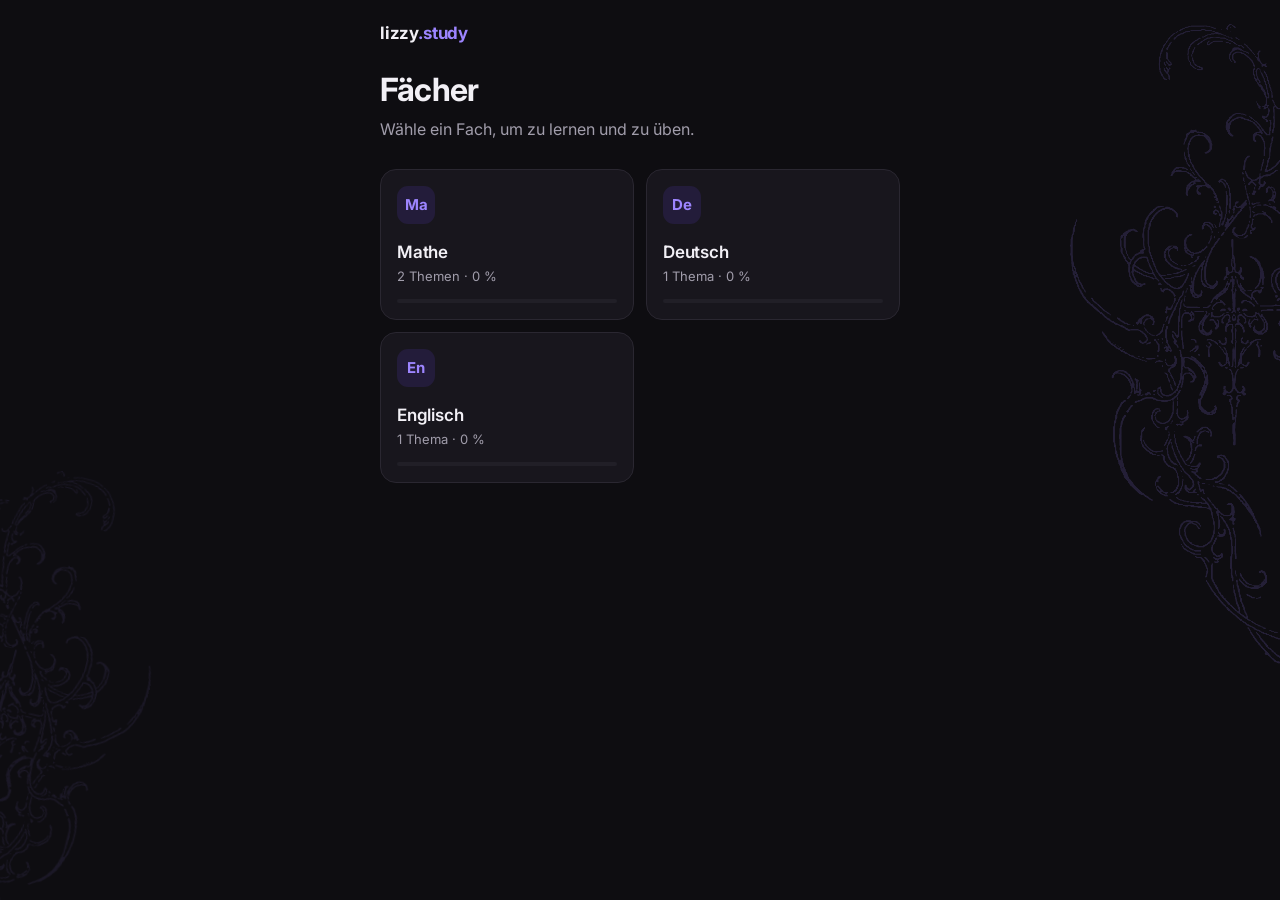
==== index.html @ 35dff602 "lizzy.study: Lern-App mit Fächern, Theorie und interaktiven Aufgaben Co-Authored-By: Claude Opus 5.5" ====
<!doctype html>
<html lang="de">
<head>
  <meta charset="utf-8">
  <meta name="viewport" content="width=device-width, initial-scale=1, viewport-fit=cover">
  <title>lizzy.study</title>
  <meta name="apple-mobile-web-app-capable" content="yes">
  <meta name="mobile-web-app-capable" content="yes">
  <meta name="apple-mobile-web-app-status-bar-style" content="black">
  <meta name="apple-mobile-web-app-title" content="lizzy.study">
  <meta name="theme-color" content="#0e0d11">
  <link rel="manifest" href="manifest.webmanifest">
  <link rel="apple-touch-icon" href="icons/apple-touch-icon.png">
  <link rel="icon" type="image/png" href="icons/icon-192.png">
  <link rel="preconnect" href="https://fonts.googleapis.com">
  <link rel="preconnect" href="https://fonts.gstatic.com" crossorigin>
  <link rel="stylesheet" href="https://fonts.googleapis.com/css2?family=Inter:wght@400;500;600;700&display=swap">
  <link rel="stylesheet" href="styles.css">
</head>
<body>
  <div id="app"></div>
  <script src="app.js"></script>
  <script>
    if ('serviceWorker' in navigator && !['localhost', '127.0.0.1'].includes(location.hostname)) {
      navigator.serviceWorker.register('sw.js').catch(() => {});
    }
  </script>
</body>
</html>
---- styles.css ----
/* ---------- Farben & Grundwerte (immer dunkel) ---------- */
:root {
  --bg: #0e0d11;
  --surface: #18161d;
  --surface-2: #211f27;
  --text: #f2f0f6;
  --muted: #a19dab;
  --faint: #6f6b79;
  --line: #2a2731;
  --accent: #9d85ff;
  --accent-ink: #120d24;
  --accent-soft: #231c3a;
  --ok: #4cc794;
  --ok-ink: #07160f;
  --ok-soft: #13271e;
  --bad: #f07188;
  --bad-ink: #1f070c;
  --bad-soft: #2d161b;
  --shadow: none;
  --lift: 0 12px 32px rgba(0, 0, 0, .5);
  --radius: 16px;
  color-scheme: dark;
}

/* ---------- Basis ---------- */
* { box-sizing: border-box; margin: 0; padding: 0; }
html { -webkit-text-size-adjust: 100%; }
body {
  background: var(--bg);
  color: var(--text);
  font: 16px/1.5 Inter, -apple-system, BlinkMacSystemFont, "Segoe UI", system-ui, sans-serif;
  -webkit-font-smoothing: antialiased;
  -webkit-tap-highlight-color: transparent;
  min-height: 100vh;
}
button { font: inherit; color: inherit; background: none; border: 0; cursor: pointer; }
a { color: inherit; text-decoration: none; }
[data-route] { cursor: pointer; }
[data-route]:focus-visible, button:focus-visible { outline: 2px solid var(--accent); outline-offset: 2px; }
strong { font-weight: 600; }

.page {
  max-width: 560px;
  margin: 0 auto;
  padding-block: 12px 48px;
  padding-left: max(20px, env(safe-area-inset-left, 0px));
  padding-right: max(20px, env(safe-area-inset-right, 0px));
  animation: fade .25s ease;
}
@keyframes fade { from { opacity: 0; transform: translateY(6px); } }

/* ---------- Ornament im Hintergrund (Startseite) ---------- */
.ornament {
  position: fixed; z-index: -1; pointer-events: none;
  top: 24px; right: -70px;
  width: 280px; aspect-ratio: 538 / 1284;
  background: var(--accent);
  -webkit-mask: url("assets/ornament.png") center / contain no-repeat;
  mask: url("assets/ornament.png") center / contain no-repeat;
  opacity: .16;
  animation: ornament-in 1.2s ease;
}
.ornament.alt {
  top: auto; right: auto; bottom: -140px; left: -110px;
  width: 240px; transform: scaleX(-1) rotate(-14deg);
  opacity: .09;
}
@keyframes ornament-in { from { opacity: 0; } }

/* ---------- Kopfzeile ---------- */
.top { display: flex; align-items: center; height: 44px; margin-bottom: 16px; }
.back {
  display: inline-flex; align-items: center; gap: 2px;
  margin-left: -8px; padding: 6px 8px 6px 2px;
  color: var(--accent); font-weight: 500;
}
.home {
  width: 40px; height: 40px; margin-left: auto; margin-right: -8px; border-radius: 10px;
  display: grid; place-items: center; color: var(--muted); flex: none;
  transition: color .15s, background .15s;
}
.home:hover, .home:active { color: var(--accent); background: var(--surface-2); }
.task-top .home { margin-left: 0; }
.brand { font-weight: 700; font-size: 17px; letter-spacing: -.01em; }
.brand span { color: var(--accent); }

.eyebrow {
  font-size: 13px; font-weight: 600; letter-spacing: .06em; text-transform: uppercase;
  color: var(--muted); margin-bottom: 6px;
}
h1 { font-size: 32px; line-height: 1.15; font-weight: 700; letter-spacing: -.025em; }
.lead { color: var(--muted); margin-top: 8px; }
.section { margin-top: 28px; }
.section-label {
  font-size: 13px; font-weight: 600; color: var(--muted);
  letter-spacing: .06em; text-transform: uppercase; margin: 0 4px 10px;
}

/* ---------- Fortschrittsbalken ---------- */
.bar { height: 4px; border-radius: 2px; background: var(--surface-2); overflow: hidden; }
.bar > i { display: block; height: 100%; width: 0; background: var(--accent); border-radius: inherit; transition: width .4s ease; }

/* ---------- Fächer (Kacheln) ---------- */
.grid { display: grid; grid-template-columns: 1fr 1fr; gap: 12px; }
.tile {
  display: flex; flex-direction: column;
  min-height: 148px; padding: 16px;
  background: var(--surface); border: 1px solid var(--line); border-radius: var(--radius);
  box-shadow: var(--shadow);
  transition: transform .15s ease, border-color .15s ease;
}
.tile:hover { border-color: var(--accent); }
.tile:active { transform: scale(.98); }
.tile-mark {
  width: 38px; height: 38px; border-radius: 11px;
  display: grid; place-items: center;
  background: var(--accent-soft); color: var(--accent);
  font-weight: 700; font-size: 15px;
}
.tile-name { margin-top: auto; padding-top: 16px; font-weight: 600; font-size: 17px; letter-spacing: -.01em; }
.tile-meta { font-size: 13px; color: var(--muted); margin-top: 2px; }
.tile .bar { margin-top: 12px; }

/* ---------- Listen (Unterthemen) ---------- */
.list {
  background: var(--surface); border: 1px solid var(--line); border-radius: var(--radius);
  overflow: hidden; box-shadow: var(--shadow);
}
.row { display: flex; align-items: center; gap: 14px; padding: 16px; border-top: 1px solid var(--line); transition: background .15s; }
.row:first-child { border-top: 0; }
.row:hover, .row:active { background: var(--surface-2); }
.row-main { flex: 1; min-width: 0; }
.row-title { font-weight: 600; letter-spacing: -.005em; }
.row-meta { font-size: 13px; color: var(--muted); margin-top: 2px; }
.row .bar { margin-top: 10px; }
.chev { color: var(--faint); flex: none; display: flex; }

/* ---------- Thema: Theorie / Aufgaben ---------- */
.cards { display: grid; gap: 12px; }
.card {
  display: flex; align-items: center; gap: 16px; padding: 18px;
  background: var(--surface); border: 1px solid var(--line); border-radius: var(--radius);
  box-shadow: var(--shadow);
  transition: transform .15s ease, border-color .15s ease;
}
.card:hover { border-color: var(--accent); }
.card:active { transform: scale(.985); }
.card-icon {
  width: 46px; height: 46px; border-radius: 13px; flex: none;
  display: grid; place-items: center;
  background: var(--accent-soft); color: var(--accent);
}
.card-main { flex: 1; min-width: 0; }
.card-title { font-weight: 600; font-size: 17px; }
.card-meta { font-size: 14px; color: var(--muted); margin-top: 1px; }

.text-btn { color: var(--muted); font-size: 14px; padding: 8px 4px; margin-top: 20px; }
.text-btn:hover, .text-btn.armed { color: var(--bad); }

/* ---------- Theorie ---------- */
.prose { margin-top: 20px; }
.prose > * + * { margin-top: 14px; }
.prose h2 { font-size: 21px; line-height: 1.25; font-weight: 700; letter-spacing: -.015em; margin-top: 34px; }
.prose p { color: var(--text); }
.prose ul { padding-left: 0; list-style: none; display: grid; gap: 8px; }
.prose li { position: relative; padding-left: 20px; }
.prose li::before {
  content: ""; position: absolute; left: 4px; top: .62em;
  width: 6px; height: 6px; border-radius: 50%; background: var(--accent);
}
.formula {
  padding: 18px 16px; text-align: center;
  background: var(--surface); border: 1px solid var(--line); border-radius: 14px;
  font-size: 21px; font-weight: 600; letter-spacing: .01em;
  font-variant-numeric: tabular-nums;
}
.example {
  padding: 16px 18px; border-radius: 14px;
  background: var(--surface); border: 1px solid var(--line);
  border-left: 3px solid var(--accent);
}
.example-title { font-size: 13px; font-weight: 600; letter-spacing: .06em; text-transform: uppercase; color: var(--accent); margin-bottom: 8px; }
.example ol { list-style: none; display: grid; gap: 6px; counter-reset: step; }
.example li { padding-left: 0; }
.example li::before { display: none; }
.note {
  padding: 14px 16px; border-radius: 14px;
  background: var(--accent-soft); color: var(--text); font-size: 15px;
}
.prose-end { margin-top: 36px; }

/* ---------- Graph ---------- */
.plot {
  display: block; width: 100%; max-width: 340px; margin: 0 auto;
  background: var(--surface); border: 1px solid var(--line); border-radius: 16px;
}
.plot .grid-line { stroke: var(--line); stroke-width: 1; }
.plot .axis { stroke: var(--faint); stroke-width: 1.2; }
.plot .tick { fill: var(--muted); font-size: 9px; font-family: inherit; }
.plot .plot-line { stroke: var(--accent); stroke-width: 3; stroke-linecap: round; }
.plot .target { fill: var(--surface); stroke: var(--text); stroke-width: 2.5; }
.plot .intercept { fill: var(--accent); }
.explorer { padding: 16px; border-radius: 16px; background: var(--surface-2); }
.explorer .plot { max-width: 300px; }
.formula-live { text-align: center; font-weight: 600; font-size: 20px; margin-top: 14px; font-variant-numeric: tabular-nums; }
.sliders { display: grid; gap: 12px; margin-top: 14px; }
.slider-head { display: flex; justify-content: space-between; font-size: 14px; color: var(--muted); font-weight: 500; }
.slider-head output { color: var(--text); font-weight: 600; font-variant-numeric: tabular-nums; }
input[type="range"] { width: 100%; height: 28px; accent-color: var(--accent); }

/* ---------- Aufgaben: Rahmen ---------- */
.task-top { display: flex; align-items: center; gap: 14px; height: 44px; margin-bottom: 24px; }
.close {
  width: 36px; height: 36px; margin-left: -8px; border-radius: 10px;
  display: grid; place-items: center; color: var(--muted);
}
.close:hover { background: var(--surface-2); }
.task-top .bar { flex: 1; height: 6px; border-radius: 3px; }
.count { font-size: 13px; font-weight: 600; color: var(--muted); font-variant-numeric: tabular-nums; min-width: 34px; text-align: right; }

.stage { padding-bottom: 240px; }
.task { animation: fade .25s ease; user-select: none; -webkit-user-select: none; -webkit-touch-callout: none; }
.task-type { font-size: 13px; font-weight: 600; letter-spacing: .06em; text-transform: uppercase; color: var(--accent); }
.task-prompt { font-size: 22px; line-height: 1.3; font-weight: 600; letter-spacing: -.015em; margin: 8px 0 24px; }

.dock {
  position: fixed; left: 0; right: 0; bottom: 0; z-index: 20;
  padding-top: 28px;
  padding-bottom: calc(env(safe-area-inset-bottom, 0px) + 16px);
  padding-left: max(20px, env(safe-area-inset-left, 0px));
  padding-right: max(20px, env(safe-area-inset-right, 0px));
  background: linear-gradient(to bottom, transparent, var(--bg) 28px);
}
.dock > * { max-width: 520px; margin: 0 auto; }

.btn {
  display: flex; align-items: center; justify-content: center; gap: 8px;
  width: 100%; height: 54px; border-radius: 14px;
  font-weight: 600; font-size: 17px;
  transition: transform .12s ease, opacity .15s ease;
}
.btn:active:not(:disabled) { transform: scale(.98); }
.btn:disabled { opacity: .35; cursor: default; }
.btn.primary { background: var(--accent); color: var(--accent-ink); }
.btn.secondary { background: var(--surface); border: 1px solid var(--line); color: var(--text); }
.btn.ok { background: var(--ok); color: var(--ok-ink); }
.btn.bad { background: var(--bad); color: var(--bad-ink); }
.btn-stack { display: grid; gap: 10px; }
.dock-actions { display: grid; gap: 4px; }
.skip-btn {
  height: 40px; font-size: 15px; font-weight: 500; color: var(--muted);
  border-radius: 10px; transition: color .15s;
}
.skip-btn:hover { color: var(--text); }
.result-note { font-size: 14px; color: var(--faint); margin-top: 6px; }

.feedback {
  padding: 18px; border-radius: 18px;
  background: var(--surface); border: 1px solid var(--line);
  box-shadow: var(--lift);
  animation: rise .25s ease;
}
@keyframes rise { from { opacity: 0; transform: translateY(16px); } }
.fb-title { display: flex; align-items: center; gap: 8px; font-weight: 700; font-size: 18px; }
.feedback.ok .fb-title { color: var(--ok); }
.feedback.bad .fb-title { color: var(--bad); }
.fb-text { color: var(--muted); font-size: 15px; margin-top: 6px; }
.feedback .btn { margin-top: 14px; }

/* ---------- Auswahl ---------- */
.options { display: grid; gap: 10px; }
.option {
  display: flex; align-items: center; gap: 12px; min-height: 58px; padding: 14px 16px;
  text-align: left; background: var(--surface);
  border: 1.5px solid var(--line); border-radius: 14px;
  transition: border-color .15s, background .15s;
}
.option-key {
  width: 28px; height: 28px; border-radius: 8px; flex: none;
  display: grid; place-items: center;
  border: 1.5px solid var(--line); color: var(--muted); font-size: 13px; font-weight: 600;
}
.option.selected { border-color: var(--accent); background: var(--accent-soft); }
.option.selected .option-key { border-color: var(--accent); background: var(--accent); color: var(--accent-ink); }
.option.correct { border-color: var(--ok); background: var(--ok-soft); }
.option.correct .option-key { border-color: var(--ok); background: var(--ok); color: var(--ok-ink); }
.option.wrong { border-color: var(--bad); background: var(--bad-soft); }
.option.wrong .option-key { border-color: var(--bad); background: var(--bad); color: var(--bad-ink); }
.locked .option { cursor: default; }

/* ---------- Eingabe ---------- */
.input-row { display: flex; align-items: center; gap: 12px; }
.answer-input {
  flex: 1; min-width: 0; padding: 14px 16px;
  font: inherit; font-size: 22px; font-weight: 600;
  color: var(--text); background: var(--surface);
  border: 1.5px solid var(--line); border-radius: 14px; outline: none;
  transition: border-color .15s;
}
.answer-input:focus { border-color: var(--accent); }
.answer-input.correct { border-color: var(--ok); background: var(--ok-soft); }
.answer-input.wrong { border-color: var(--bad); background: var(--bad-soft); }
.answer-input.shake { animation: shake .35s ease; }
@keyframes shake { 25% { transform: translateX(-6px); } 50% { transform: translateX(5px); } 75% { transform: translateX(-3px); } }
.unit { font-size: 18px; font-weight: 600; color: var(--muted); }
.hint { margin-top: 12px; padding: 12px 14px; border-radius: 12px; background: var(--accent-soft); font-size: 15px; animation: fade .2s ease; }
.reveal { margin-top: 12px; font-size: 15px; color: var(--muted); }
.reveal strong { color: var(--ok); }

/* ---------- Ziehen & Ablegen ---------- */
.chip {
  display: inline-flex; align-items: center; justify-content: center;
  min-height: 44px; padding: 9px 14px;
  background: var(--surface); border: 1.5px solid var(--line); border-radius: 11px;
  font-weight: 500; line-height: 1.3; text-align: center;
  box-shadow: var(--shadow);
  touch-action: none; user-select: none; -webkit-user-select: none;
  transition: border-color .15s, background .15s, opacity .15s;
}
.chip.selected { border-color: var(--accent); background: var(--accent-soft); }
.chip.placeholder { opacity: .25; }
.ghost {
  position: fixed; left: 0; top: 0; z-index: 100; pointer-events: none;
  border-color: var(--accent); box-shadow: var(--lift);
}
.pool {
  display: flex; flex-wrap: wrap; align-content: flex-start; gap: 8px;
  min-height: 76px; margin-top: 24px; padding: 14px;
  background: var(--surface-2); border-radius: 14px;
  outline: 2px dashed transparent; outline-offset: -2px; transition: outline-color .15s;
}
.pool.over { outline-color: var(--accent); }
.pool-label { width: 100%; font-size: 12px; font-weight: 600; letter-spacing: .06em; text-transform: uppercase; color: var(--faint); }
.locked .pool { display: none; }

.slot {
  display: inline-flex; align-items: center; justify-content: center; gap: 6px;
  min-width: 92px; min-height: 46px; vertical-align: middle;
  border: 1.5px dashed var(--faint); border-radius: 12px;
  transition: border-color .15s, background .15s;
}
.slot:has(.chip) { border-color: transparent; }
.slot .chip { box-shadow: none; }
.slot.armed { border-color: var(--accent); }
.slot.over { border-color: var(--accent); background: var(--accent-soft); }
.slot.correct .chip { border-color: var(--ok); background: var(--ok-soft); }
.slot.wrong .chip { border-color: var(--bad); background: var(--bad-soft); text-decoration: line-through; }
.solution { font-size: 14px; font-weight: 600; color: var(--ok); }

.match-rows { display: grid; gap: 10px; }
.match-row { display: grid; grid-template-columns: 1fr 1fr; gap: 10px; align-items: stretch; }
.match-left {
  display: flex; align-items: center; min-height: 50px; padding: 10px 14px;
  background: var(--surface); border: 1px solid var(--line); border-radius: 12px; font-weight: 500;
}
.match-row .slot { width: 100%; flex-direction: column; min-height: 50px; }
.match-row .slot .chip { width: 100%; min-height: 50px; }

.gap-text { font-size: 19px; line-height: 2.5; }
.gap-text .slot { margin: 0 3px; }

/* ---------- Reihenfolge ---------- */
.order-list { display: grid; gap: 8px; }
.order-item {
  position: relative; display: flex; align-items: center; gap: 12px;
  min-height: 54px; padding: 12px 16px;
  background: var(--surface); border: 1.5px solid var(--line); border-radius: 13px;
  box-shadow: var(--shadow);
  touch-action: none; user-select: none; -webkit-user-select: none; cursor: grab;
}
.order-item.dragging { z-index: 5; border-color: var(--accent); box-shadow: var(--lift); cursor: grabbing; }
.order-item.settle { transition: transform .15s ease; }
.grip { color: var(--faint); display: flex; flex: none; }
.order-item.correct { border-color: var(--ok); background: var(--ok-soft); }
.order-item.wrong { border-color: var(--bad); background: var(--bad-soft); }
.locked .order-item { cursor: default; }
.order-solution { margin-top: 18px; }
.order-solution ol { margin-top: 6px; padding-left: 22px; display: grid; gap: 4px; color: var(--muted); font-size: 15px; }

/* ---------- Auswertung ---------- */
.result { text-align: center; padding-top: 48px; }
.score { font-size: 64px; font-weight: 700; letter-spacing: -.04em; line-height: 1; font-variant-numeric: tabular-nums; }
.score span { color: var(--faint); }
.result .lead { margin-top: 12px; }
.result .btn-stack { margin-top: 40px; }

.loading { display: grid; place-items: center; min-height: 60vh; color: var(--muted); }
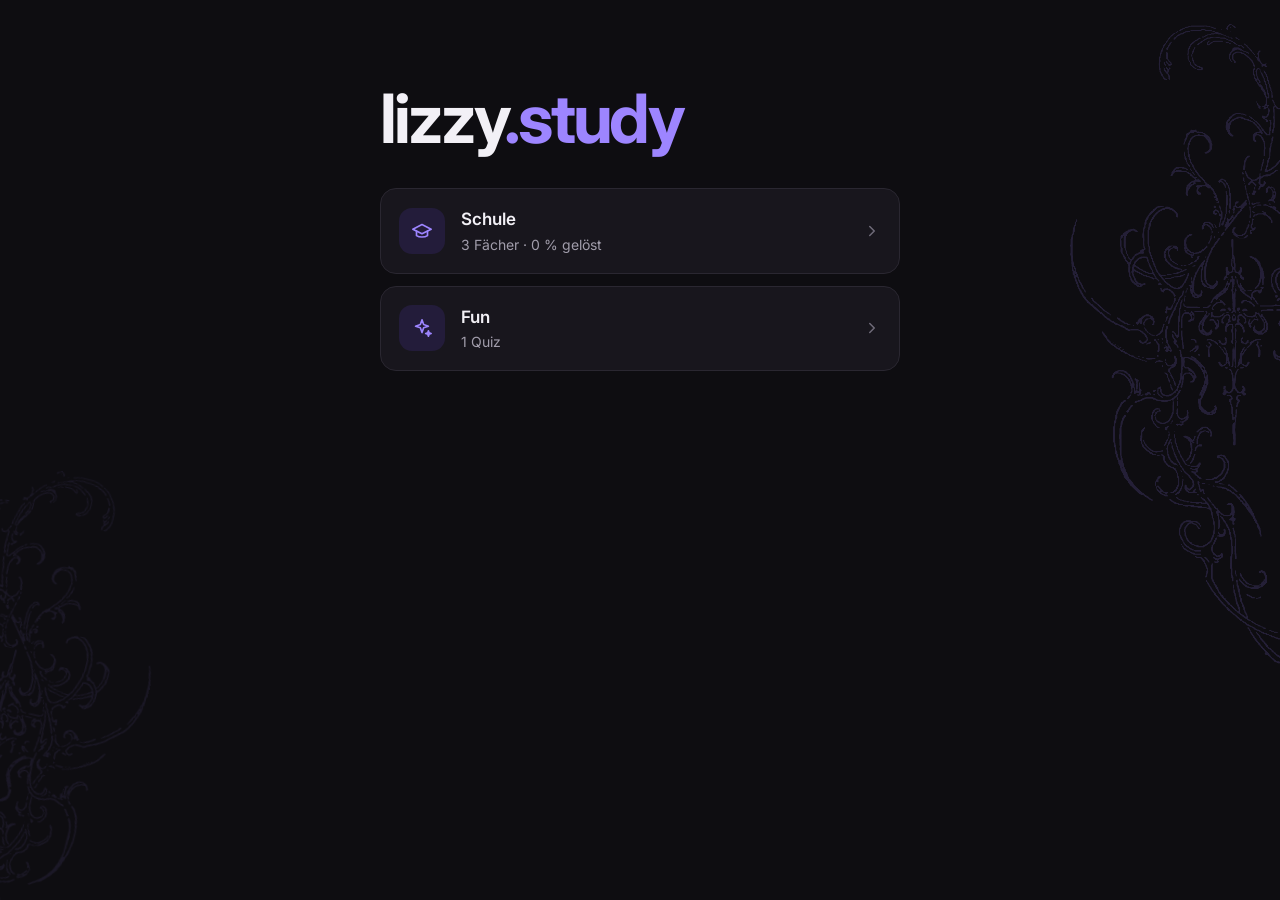
==== commit f3d98172: "JoJo-Quiz im Fun-Bereich mit interaktiven Aufgaben, Sounds und Effekten Co-Authored-By: Claude Opus " ====
--- a/index.html
+++ b/index.html
@@ -14,12 +14,13 @@
   <link rel="icon" type="image/png" href="icons/icon-192.png">
   <link rel="preconnect" href="https://fonts.googleapis.com">
   <link rel="preconnect" href="https://fonts.gstatic.com" crossorigin>
-  <link rel="stylesheet" href="https://fonts.googleapis.com/css2?family=Inter:wght@400;500;600;700&display=swap">
+  <link rel="stylesheet" href="https://fonts.googleapis.com/css2?family=Inter:wght@400;500;600;700&family=Dela+Gothic+One&display=swap">
   <link rel="stylesheet" href="styles.css">
 </head>
 <body>
   <div id="app"></div>
   <script src="app.js"></script>
+  <script src="fun.js"></script>
   <script>
     if ('serviceWorker' in navigator && !['localhost', '127.0.0.1'].includes(location.hostname)) {
       navigator.serviceWorker.register('sw.js').catch(() => {});
--- a/styles.css
+++ b/styles.css
@@ -96,6 +96,20 @@
   letter-spacing: .06em; text-transform: uppercase; margin: 0 4px 10px;
 }
 
+/* ---------- Startseite ---------- */
+.start-hero { padding: 72px 0 36px; }
+.wordmark {
+  font-size: clamp(46px, 14vw, 68px); line-height: 1; font-weight: 700; letter-spacing: -.045em;
+}
+.wordmark span { color: var(--accent); }
+.menu .card { min-height: 84px; }
+
+.empty {
+  display: grid; justify-items: center; gap: 14px; text-align: center;
+  padding: 40px 24px; border: 1.5px dashed var(--line); border-radius: var(--radius);
+  color: var(--muted);
+}
+
 /* ---------- Fortschrittsbalken ---------- */
 .bar { height: 4px; border-radius: 2px; background: var(--surface-2); overflow: hidden; }
 .bar > i { display: block; height: 100%; width: 0; background: var(--accent); border-radius: inherit; transition: width .4s ease; }
@@ -385,3 +399,192 @@
 .result .btn-stack { margin-top: 40px; }
 
 .loading { display: grid; place-items: center; min-height: 60vh; color: var(--muted); }
+
+/* ---------- Belohnung: Katze & Papiersterne ---------- */
+.celebrate { position: fixed; inset: 0; z-index: 40; pointer-events: none; overflow: hidden; }
+.cat-pop {
+  position: absolute; left: 50%; translate: -50% 0;
+  width: auto; height: auto; max-width: min(48vw, 200px); max-height: 30vh;
+  transform-origin: 50% 100%;
+  filter: drop-shadow(0 12px 18px rgba(0, 0, 0, .5));
+  opacity: 0;
+}
+.paper-star {
+  position: absolute; left: 50%; width: 44px; height: 44px; opacity: 0;
+  filter: drop-shadow(1px 2px 0 rgba(0, 0, 0, .35));
+}
+.paper-star.right { width: 36px; height: 36px; }
+
+/* ================= Fun-Quizze ================= */
+.quiz-mark { font-family: "Dela Gothic One", Inter, sans-serif; font-size: 15px; letter-spacing: .02em; }
+.sound-toggle { margin-left: 0; }
+.task-top .sound-toggle + .home { margin-left: -6px; }
+
+/* JoJo-Thema: bedrohliche ゴゴゴ am Rand */
+.menacing { position: fixed; inset: 0; z-index: -1; pointer-events: none; overflow: hidden; }
+.menacing span {
+  position: absolute; bottom: -60px;
+  left: calc(var(--i) * 2.2% + 1%);
+  font: 400 34px/1 "Dela Gothic One", sans-serif; color: var(--accent);
+  opacity: 0; transform: rotate(-12deg);
+  animation: menace 7s linear infinite;
+  animation-delay: calc(var(--i) * -0.9s);
+}
+.menacing span:nth-child(even) { left: auto; right: calc((var(--i) - 1) * 2.2% + 1%); transform: rotate(12deg); }
+@keyframes menace {
+  0% { translate: 0 0; opacity: 0; }
+  15% { opacity: .13; }
+  85% { opacity: .13; }
+  100% { translate: 0 -105vh; opacity: 0; }
+}
+body[data-theme="jojo"] .task-type { font-family: "Dela Gothic One", Inter, sans-serif; font-weight: 400; letter-spacing: .08em; }
+
+/* To Be Continued */
+.tbc {
+  margin: 36px auto 0; width: min(100%, 300px); height: 54px;
+  display: grid; place-items: center; padding-left: 34px;
+  background: #d9c59b; color: #2a2016;
+  clip-path: polygon(0 50%, 34px 0, 100% 0, 100% 100%, 34px 100%);
+  font: 400 19px/1 "Dela Gothic One", sans-serif; letter-spacing: .04em;
+  animation: tbc-in .9s cubic-bezier(.2, .9, .3, 1) .35s both;
+}
+.tbc span { white-space: nowrap; }
+@keyframes tbc-in { from { transform: translateX(-120vw); } }
+
+/* Größe einstellen */
+.scale-stage { position: relative; display: flex; gap: 6px; padding: 16px 12px 0 8px; background: var(--surface-2); border-radius: 16px; }
+.ruler { position: relative; width: 30px; flex: none; margin-bottom: 30px; border-right: 1px solid var(--line); }
+.ruler span {
+  position: absolute; right: 6px; transform: translateY(50%);
+  font-size: 10px; color: var(--muted); font-variant-numeric: tabular-nums;
+}
+.ruler span::after { content: ""; position: absolute; right: -7px; top: 50%; width: 5px; border-top: 1px solid var(--faint); }
+.scale-figures {
+  position: relative; flex: 1; display: flex; align-items: flex-end; justify-content: space-around;
+  box-sizing: content-box; padding-bottom: 30px;
+  background: linear-gradient(var(--line), var(--line)) left calc(100% - 30px) / 100% 1px no-repeat;
+}
+.figure { position: relative; display: flex; flex-direction: column; align-items: center; color: var(--faint); }
+.figure.is-target { color: var(--accent); }
+.figure-box { position: relative; display: flex; justify-content: center; transition: height .05s linear; }
+.silhouette { height: 100%; }
+.figure-name { position: absolute; bottom: -24px; font-size: 13px; font-weight: 600; color: var(--muted); white-space: nowrap; }
+.figure.is-target .figure-name { color: var(--text); }
+.scale-handle {
+  position: absolute; bottom: calc(100% + 8px); left: 50%; translate: -50% 0; z-index: 2;
+  padding: 6px 12px; border-radius: 999px; touch-action: none; cursor: ns-resize;
+  background: var(--accent); color: var(--accent-ink); font-weight: 700; font-size: 13px; white-space: nowrap;
+  box-shadow: var(--lift); font-variant-numeric: tabular-nums;
+}
+.scale-handle::before { content: "↕ "; }
+.scale-handle.dragging { scale: 1.08; }
+.locked .scale-handle { cursor: default; }
+.figure.correct { color: var(--ok); }
+.figure.correct .scale-handle { background: var(--ok); color: var(--ok-ink); }
+.figure.wrong { color: var(--bad); }
+.figure.wrong .scale-handle { background: var(--bad); color: var(--bad-ink); }
+.scale-solution { position: absolute; left: 0; right: 0; border-top: 2px dashed var(--ok); }
+.scale-solution span { position: absolute; right: 0; top: -22px; font-size: 12px; font-weight: 600; color: var(--ok); }
+.scale-slider { margin-top: 14px; }
+
+/* Zeit anhalten */
+.ts { display: grid; justify-items: center; gap: 16px; }
+.ts-dial { position: relative; width: 190px; height: 190px; }
+.ts-clock { width: 100%; height: 100%; }
+.ts-face { fill: var(--surface); stroke: var(--line); stroke-width: 2; }
+.ts-mark { stroke: var(--faint); stroke-width: 2; stroke-linecap: round; }
+.ts-hand { stroke: var(--accent); stroke-width: 3; stroke-linecap: round; transition: transform .35s cubic-bezier(.3, 1.6, .5, 1); }
+.ts-pin { fill: var(--accent); }
+.ts-count {
+  position: absolute; inset: 0; display: grid; place-items: center; padding-top: 70px;
+  font: 400 30px/1 "Dela Gothic One", sans-serif; font-variant-numeric: tabular-nums;
+}
+.ts-status { color: var(--muted); font-size: 15px; }
+.ts-btn {
+  min-width: 220px; height: 58px; padding: 0 22px; border-radius: 16px;
+  background: #e9c54a; color: #1d1606; border: 3px solid #1d1606;
+  font: 400 22px/1 "Dela Gothic One", sans-serif; letter-spacing: .03em;
+  box-shadow: 4px 4px 0 #1d1606; transition: transform .1s;
+}
+.ts-btn:active:not(:disabled) { transform: translate(3px, 3px); box-shadow: 1px 1px 0 #1d1606; }
+.ts-btn:disabled { opacity: .5; }
+body.time-stopped::after {
+  content: ""; position: fixed; inset: 0; z-index: 25; pointer-events: none;
+  -webkit-backdrop-filter: invert(1) hue-rotate(180deg) sepia(.3) saturate(1.3);
+  backdrop-filter: invert(1) hue-rotate(180deg) sepia(.3) saturate(1.3);
+  animation: fade-in .45s ease both;
+}
+@keyframes fade-in { from { opacity: 0; } }
+.ts-ripple {
+  position: fixed; left: 50%; top: 50%; z-index: 30; pointer-events: none;
+  width: 40px; height: 40px; margin: -20px; border-radius: 50%;
+  border: 3px solid #e9c54a; box-shadow: 0 0 40px #e9c54a;
+  animation: ripple .9s ease-out forwards;
+}
+@keyframes ripple { to { transform: scale(40); opacity: 0; } }
+
+/* Stammbaum */
+.tree { position: relative; height: 330px; margin: 4px 0 0; }
+.tree-lines { position: absolute; inset: 0; width: 100%; height: 100%; overflow: visible; }
+.tree-lines path { fill: none; stroke: var(--faint); stroke-width: 1.5; }
+.tree-node { position: absolute; transform: translate(-50%, -50%); }
+.tree-node.fixed {
+  padding: 8px 14px; border-radius: 11px; font-weight: 600; white-space: nowrap;
+  background: var(--accent-soft); color: var(--text); border: 1.5px solid var(--accent);
+}
+.tree-node.slot { background: var(--bg); min-width: 104px; flex-direction: column; }
+
+/* Stand-Werte */
+.radar { display: block; width: 100%; max-width: 330px; margin: 0 auto; overflow: visible; }
+.radar-ring { fill: none; stroke: var(--line); stroke-width: 1; }
+.radar-axis { stroke: var(--line); stroke-width: 1; }
+.radar-label { fill: var(--muted); font-size: 10px; font-family: inherit; font-weight: 600; }
+.radar-shape { fill: color-mix(in srgb, var(--accent) 35%, transparent); stroke: var(--accent); stroke-width: 2; stroke-linejoin: round; }
+.radar-solution { fill: none; stroke: var(--ok); stroke-width: 2; stroke-dasharray: 4 3; }
+.stat-rows { display: grid; gap: 8px; margin-top: 14px; }
+.stat-row { display: flex; align-items: center; gap: 10px; flex-wrap: wrap; }
+.stat-label { flex: 1; min-width: 120px; font-size: 14px; font-weight: 500; }
+.grades { display: flex; gap: 4px; }
+.grade {
+  width: 34px; height: 34px; border-radius: 9px;
+  background: var(--surface); border: 1.5px solid var(--line);
+  font: 400 14px/1 "Dela Gothic One", sans-serif; color: var(--muted);
+}
+.grade.on { background: var(--accent); border-color: var(--accent); color: var(--accent-ink); }
+.stat-row.correct .grade.on { background: var(--ok); border-color: var(--ok); color: var(--ok-ink); }
+.stat-row.wrong .grade.on { background: var(--bad); border-color: var(--bad); color: var(--bad-ink); }
+
+/* ORA-Rush */
+.rush { display: grid; gap: 14px; }
+.rush-goal { color: var(--muted); font-size: 15px; }
+.rush-time { height: 6px; border-radius: 3px; }
+.rush-arena {
+  position: relative; height: 250px; border-radius: 18px; overflow: hidden;
+  display: grid; place-items: center; background: var(--surface-2);
+}
+.rush-btn {
+  position: relative; z-index: 2; width: 150px; height: 150px; border-radius: 50%;
+  background: var(--accent); color: var(--accent-ink); border: 4px solid var(--text);
+  font: 400 30px/1 "Dela Gothic One", sans-serif;
+  box-shadow: 0 0 0 8px color-mix(in srgb, var(--accent) 25%, transparent);
+  touch-action: manipulation; user-select: none; -webkit-user-select: none;
+}
+.rush-btn.hit { animation: hit .12s ease; }
+@keyframes hit { 50% { transform: scale(.9) rotate(-4deg); } }
+.rush-btn:disabled { opacity: .7; font-size: 22px; }
+.ora {
+  position: absolute; z-index: 1; pointer-events: none;
+  font: 400 26px/1 "Dela Gothic One", sans-serif; color: var(--text);
+  -webkit-text-stroke: 1px var(--accent);
+  animation: ora .6s ease-out forwards;
+}
+@keyframes ora {
+  from { opacity: 1; transform: translate(-50%, -50%) scale(.5) rotate(var(--r)); }
+  to { opacity: 0; transform: translate(-50%, -110%) scale(1.3) rotate(var(--r)); }
+}
+.rush-stats { display: flex; align-items: baseline; justify-content: center; gap: 8px; color: var(--muted); }
+.rush-count { font: 400 34px/1 "Dela Gothic One", sans-serif; color: var(--text); font-variant-numeric: tabular-nums; }
+
+@media (prefers-reduced-motion: reduce) {
+  .menacing span, .tbc, .ts-ripple, .ora { animation-duration: .01s; }
+}
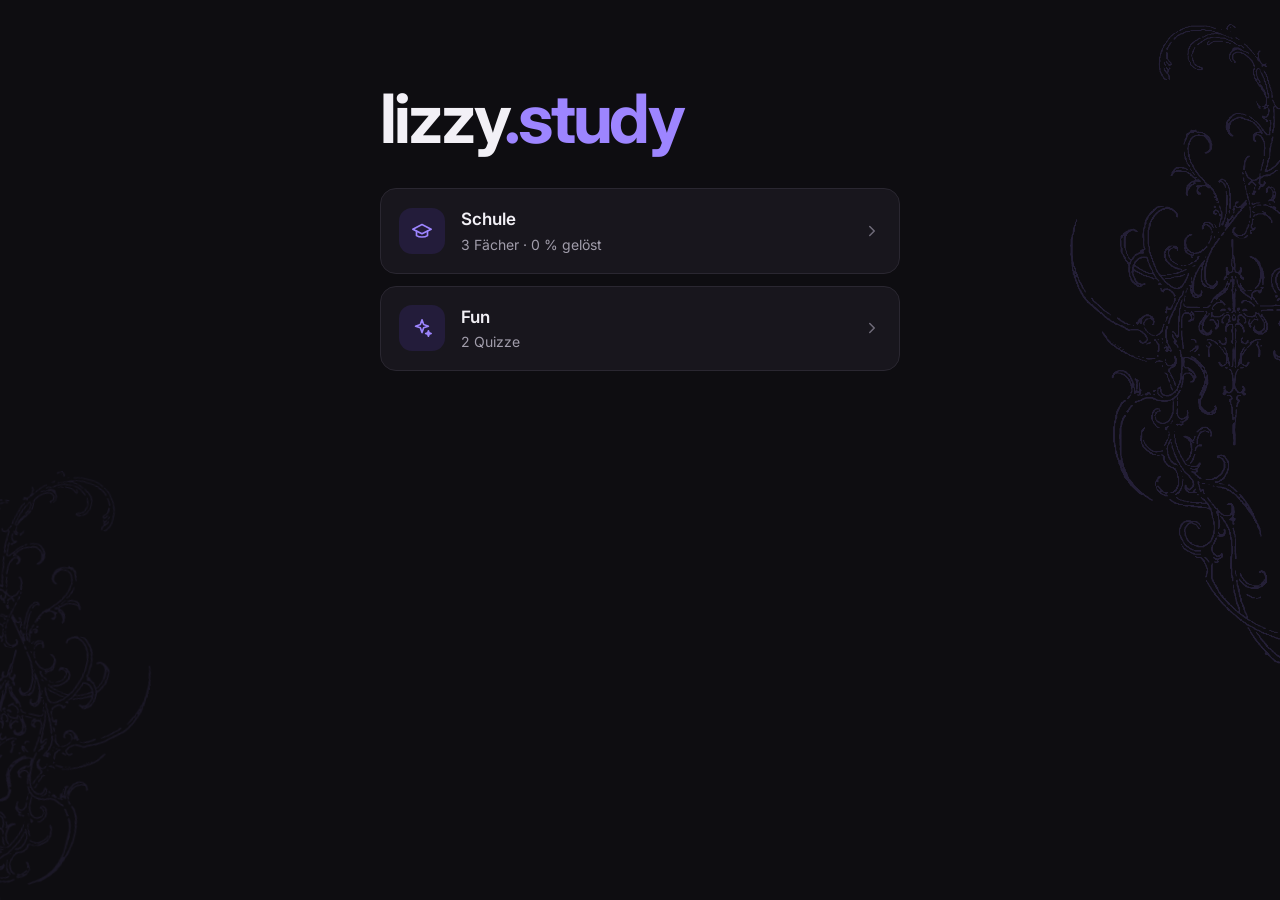
==== commit 650874b6: "Resident-Evil-Quiz mit Kräuter- und Koffer-Minispiel Co-Authored-By: Claude Opus 5.5 <noreply@anthro" ====
--- a/index.html
+++ b/index.html
@@ -14,7 +14,7 @@
   <link rel="icon" type="image/png" href="icons/icon-192.png">
   <link rel="preconnect" href="https://fonts.googleapis.com">
   <link rel="preconnect" href="https://fonts.gstatic.com" crossorigin>
-  <link rel="stylesheet" href="https://fonts.googleapis.com/css2?family=Inter:wght@400;500;600;700&family=Dela+Gothic+One&display=swap">
+  <link rel="stylesheet" href="https://fonts.googleapis.com/css2?family=Inter:wght@400;500;600;700&family=Dela+Gothic+One&family=Special+Elite&display=swap">
   <link rel="stylesheet" href="styles.css">
 </head>
 <body>
--- a/styles.css
+++ b/styles.css
@@ -588,3 +588,105 @@
 @media (prefers-reduced-motion: reduce) {
   .menacing span, .tbc, .ts-ripple, .ora { animation-duration: .01s; }
 }
+
+/* ================= Resident Evil ================= */
+.shake { animation: shake .35s ease; }
+body[data-theme="re"] .task-type { font-family: "Special Elite", Inter, monospace; font-weight: 400; letter-spacing: .1em; color: #d8453b; }
+.re-mood {
+  position: fixed; inset: 0; z-index: -1; pointer-events: none;
+  background: radial-gradient(ellipse at center, transparent 45%, rgba(0, 0, 0, .65) 100%);
+}
+.re-mood::after {
+  content: ""; position: absolute; inset: -50%; opacity: .07;
+  background-image: url("data:image/svg+xml,%3Csvg xmlns='http://www.w3.org/2000/svg' width='160' height='160'%3E%3Cfilter id='n'%3E%3CfeTurbulence type='fractalNoise' baseFrequency='.9' numOctaves='2' stitchTiles='stitch'/%3E%3C/filter%3E%3Crect width='100%25' height='100%25' filter='url(%23n)'/%3E%3C/svg%3E");
+  animation: grain .6s steps(4) infinite;
+}
+@keyframes grain {
+  25% { transform: translate(-3%, 2%); }
+  50% { transform: translate(2%, -3%); }
+  75% { transform: translate(-1%, 3%); }
+}
+.re-ending {
+  min-height: 1.2em; margin-top: 34px; text-align: center;
+  font: 400 34px/1.1 "Special Elite", monospace; letter-spacing: .06em;
+}
+.re-ending.dead { color: #d8453b; text-shadow: 0 0 18px rgba(216, 69, 59, .5); }
+.re-ending.alive { color: #8fd18a; text-shadow: 0 0 18px rgba(143, 209, 138, .35); }
+
+/* Kräuter mischen */
+.mix { display: grid; gap: 18px; justify-items: center; }
+.herb-shelf { display: flex; gap: 10px; justify-content: center; flex-wrap: wrap; }
+.herb {
+  display: grid; justify-items: center; gap: 4px; width: 84px; padding: 10px 6px 8px;
+  border-radius: 14px; background: var(--surface); border: 1.5px solid var(--line);
+  font-size: 13px; font-weight: 600; color: var(--muted);
+  touch-action: none; user-select: none; -webkit-user-select: none;
+}
+.herb .leaf { width: 40px; height: 40px; }
+.leaf { display: block; }
+.bowl {
+  position: relative; width: 220px; height: 120px;
+  border-radius: 0 0 110px 110px; border: 3px solid var(--faint); border-top-width: 6px;
+  background: linear-gradient(var(--surface-2), var(--surface));
+  display: grid; place-items: center; transition: border-color .2s, box-shadow .2s;
+}
+.bowl.over { border-color: var(--accent); }
+.bowl.splash { animation: splash .35s ease; }
+@keyframes splash { 40% { transform: scale(1.04, .96); } }
+.bowl.correct { border-color: var(--ok); box-shadow: 0 0 30px color-mix(in srgb, var(--ok) 45%, transparent); }
+.bowl.wrong { border-color: var(--bad); }
+.bowl-items { display: flex; gap: 6px; }
+.bowl-herb { width: 44px; height: 44px; padding: 2px; animation: drop-in .3s cubic-bezier(.3, 1.5, .5, 1); }
+.bowl-herb .leaf { width: 100%; height: 100%; }
+@keyframes drop-in { from { transform: translateY(-30px) rotate(-30deg); opacity: 0; } }
+.bowl-hint { position: absolute; bottom: 10px; font-size: 11px; color: var(--faint); letter-spacing: .1em; text-transform: uppercase; }
+.mix-note { font-size: 14px; color: var(--muted); text-align: center; }
+
+/* Koffer packen */
+.case { display: grid; gap: 18px; justify-items: center; }
+.case-shell {
+  padding: 10px; border-radius: 12px;
+  background: #2b2a24; border: 3px solid #4a4335; box-shadow: inset 0 0 0 2px #1b1a16, var(--lift);
+}
+.case-grid {
+  position: relative;
+  background-color: #1d2a20;
+  background-image:
+    linear-gradient(rgba(255, 255, 255, .09) 1px, transparent 1px),
+    linear-gradient(90deg, rgba(255, 255, 255, .09) 1px, transparent 1px);
+  background-size: var(--cell) var(--cell);
+}
+.case-tray { display: flex; flex-wrap: wrap; gap: 8px; justify-content: center; align-items: flex-start; min-height: 60px; }
+.case-item {
+  position: relative; flex: none; display: grid; place-items: center;
+  border-radius: 6px; background: var(--c);
+  border: 1.5px solid rgba(255, 255, 255, .25); box-shadow: inset 0 -3px 0 rgba(0, 0, 0, .25);
+  color: #fff; font-size: 11px; font-weight: 700; letter-spacing: .02em;
+  touch-action: none; user-select: none; -webkit-user-select: none; cursor: grab;
+}
+.case-item.tall span { writing-mode: vertical-rl; transform: rotate(180deg); }
+.case-item.placed { position: absolute; }
+.case-item.lifting { opacity: .25; }
+.case-ghost { position: fixed; z-index: 100; pointer-events: none; box-shadow: var(--lift); }
+.case-preview { position: absolute; border-radius: 6px; pointer-events: none; z-index: 0; }
+.case-preview.ok { background: rgba(120, 220, 120, .25); outline: 2px solid rgba(120, 220, 120, .8); }
+.case-preview.bad { background: rgba(230, 80, 70, .25); outline: 2px solid rgba(230, 80, 70, .8); }
+.locked .case-item { cursor: default; }
+
+/* Schreibmaschine */
+.tw { display: grid; gap: 10px; }
+.tw-paper {
+  padding: 26px 20px; border-radius: 4px;
+  background: #ece4d2; color: #22201b;
+  font: 400 21px/1.6 "Special Elite", monospace;
+  box-shadow: 0 2px 0 #c9bfa8, var(--lift);
+  background-image: repeating-linear-gradient(transparent 0 33px, rgba(80, 60, 30, .12) 33px 34px);
+}
+.tw-input {
+  width: auto; max-width: 100%; padding: 0 4px;
+  font: inherit; color: #7a1a12; background: transparent;
+  border: 0; border-bottom: 2px solid #22201b; outline: none; border-radius: 0;
+}
+.tw-input.correct { color: #1d6a35; border-color: #1d6a35; }
+.tw-input.wrong { color: #a3261b; text-decoration: line-through; }
+.tw-ribbon { font: 400 13px/1 "Special Elite", monospace; color: var(--muted); text-align: right; }
